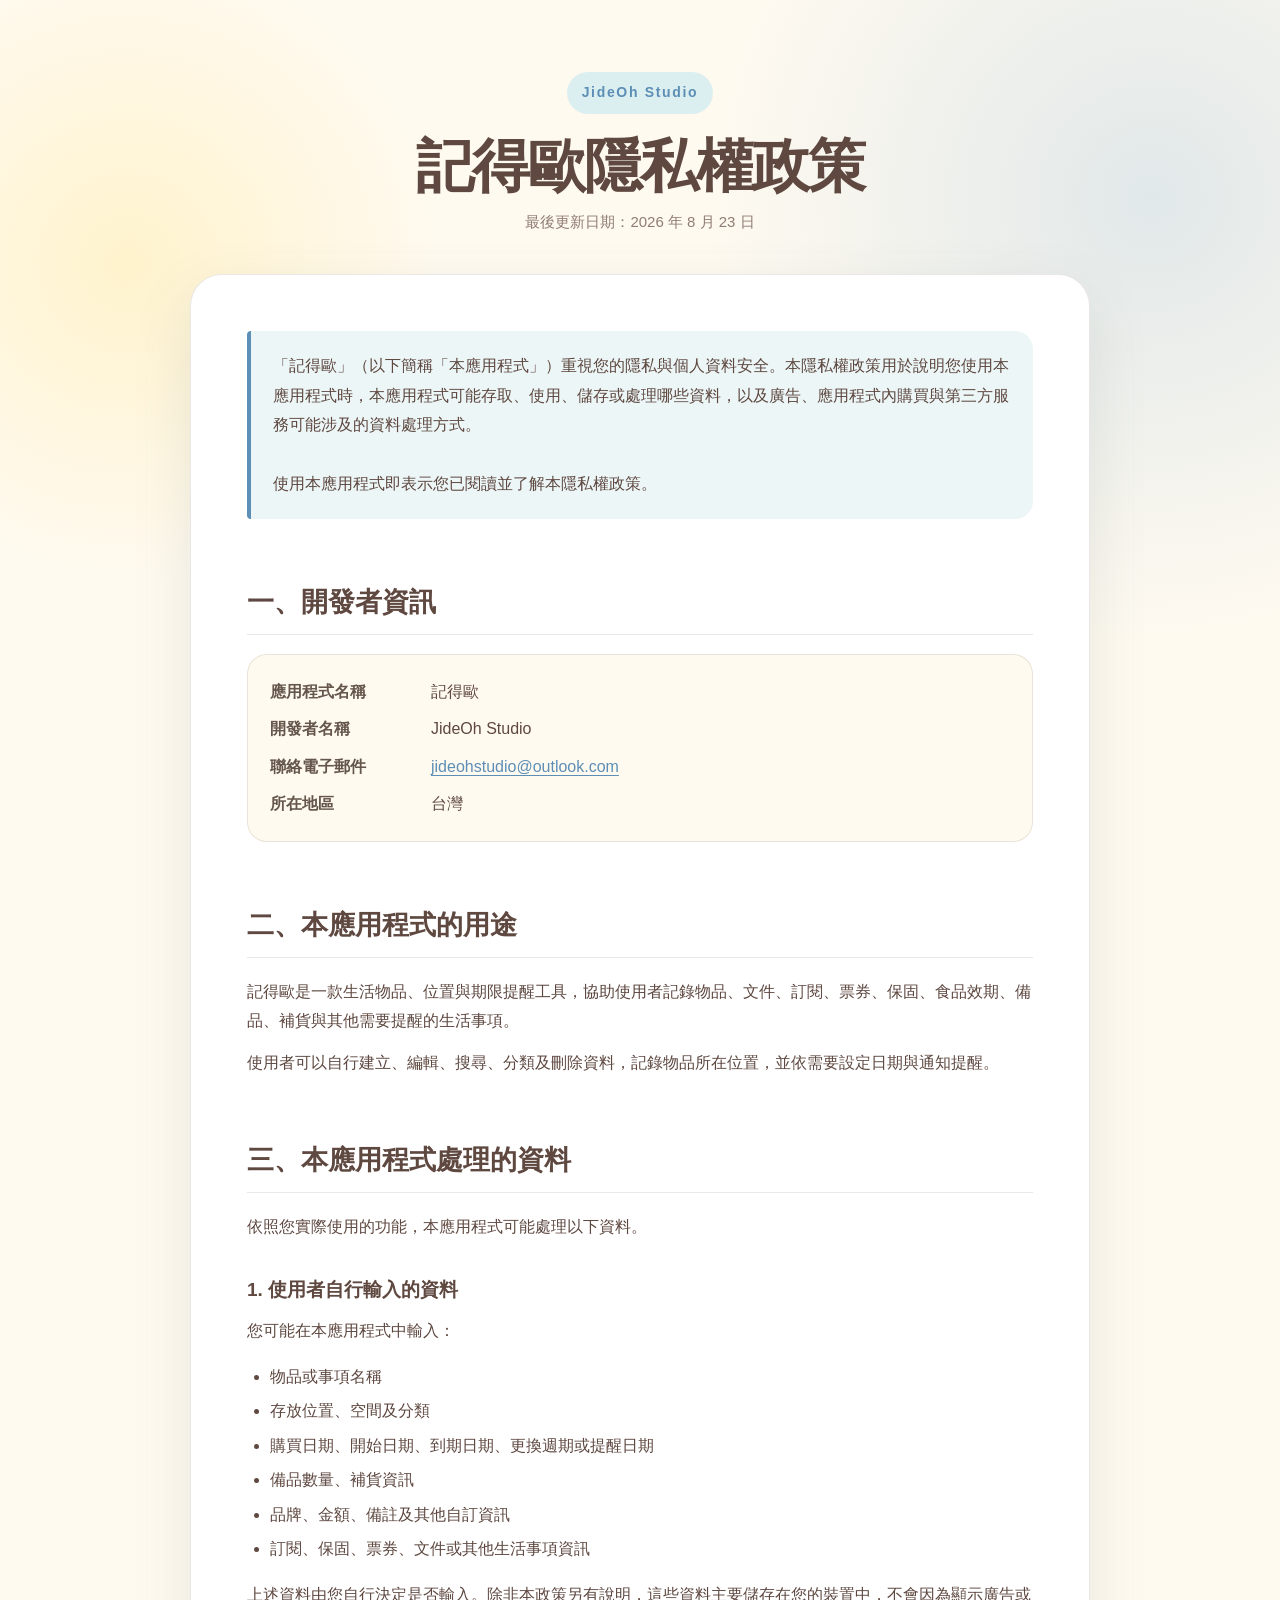
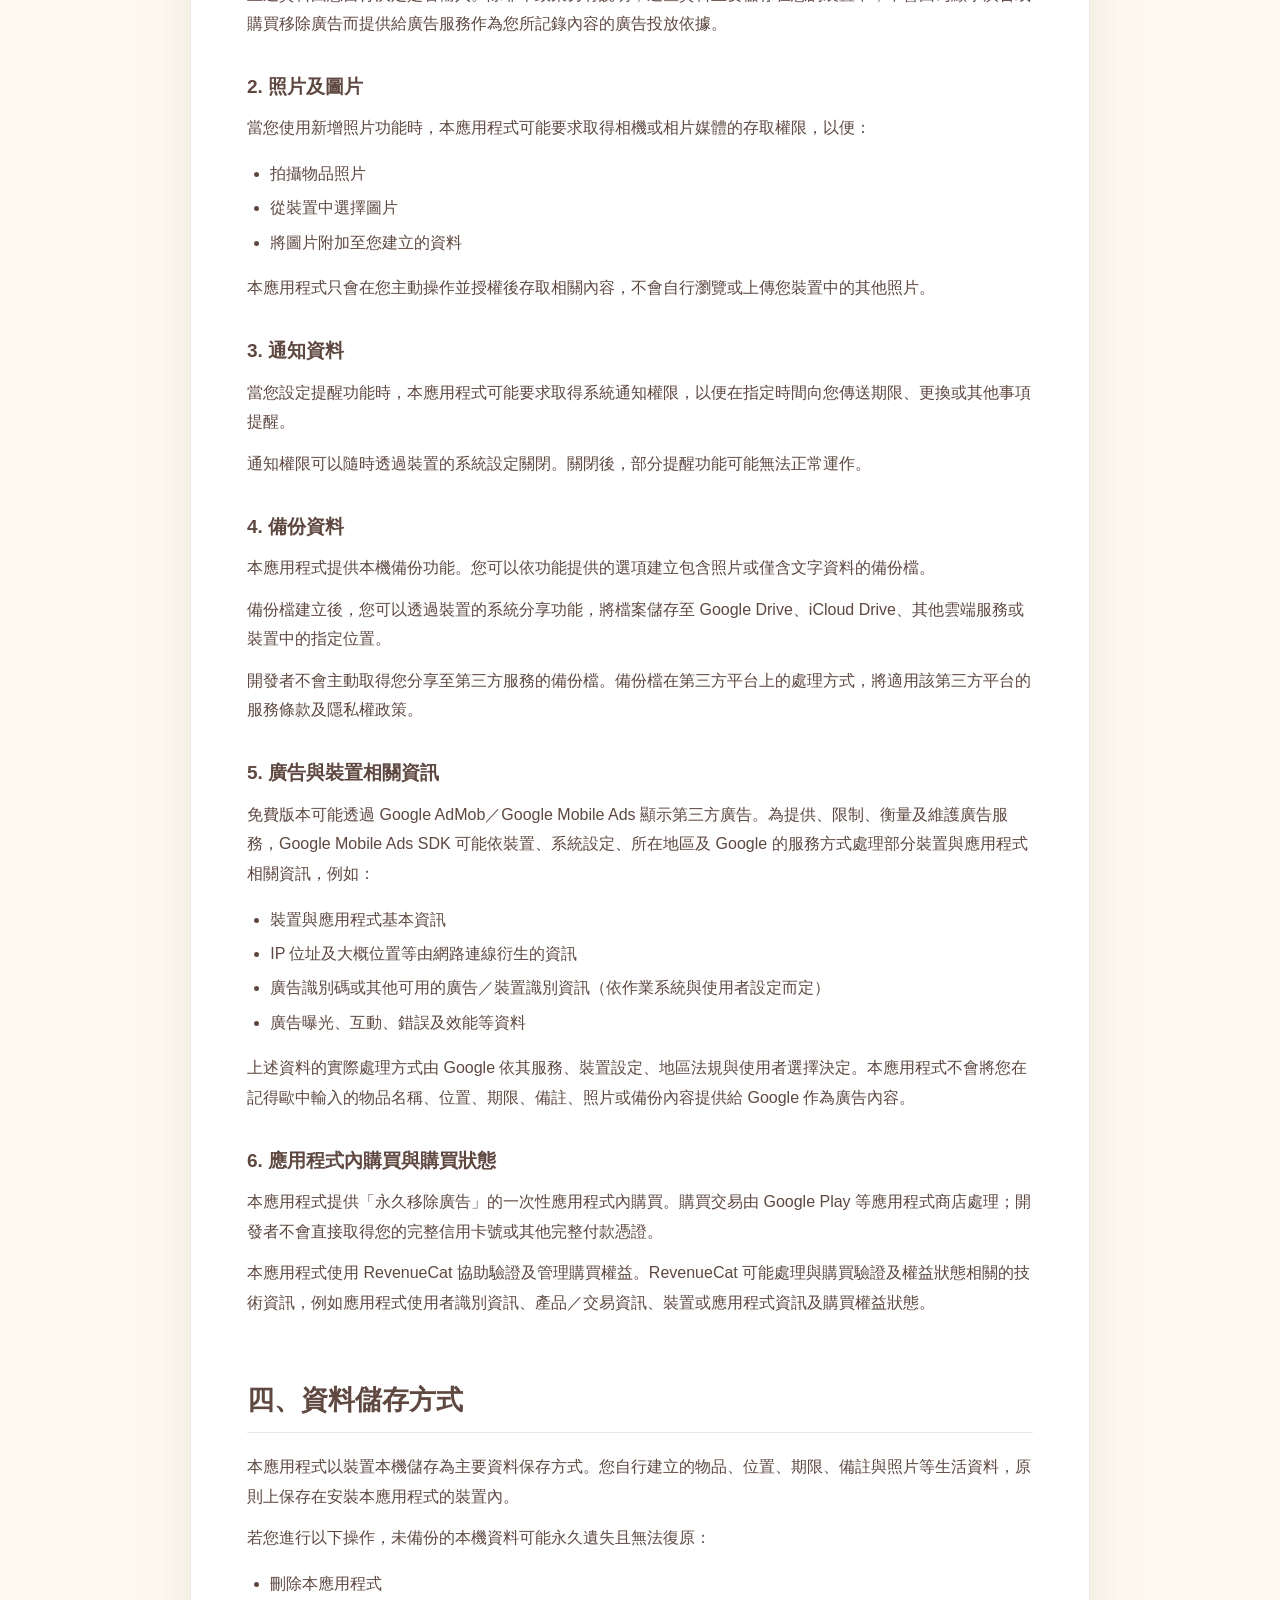
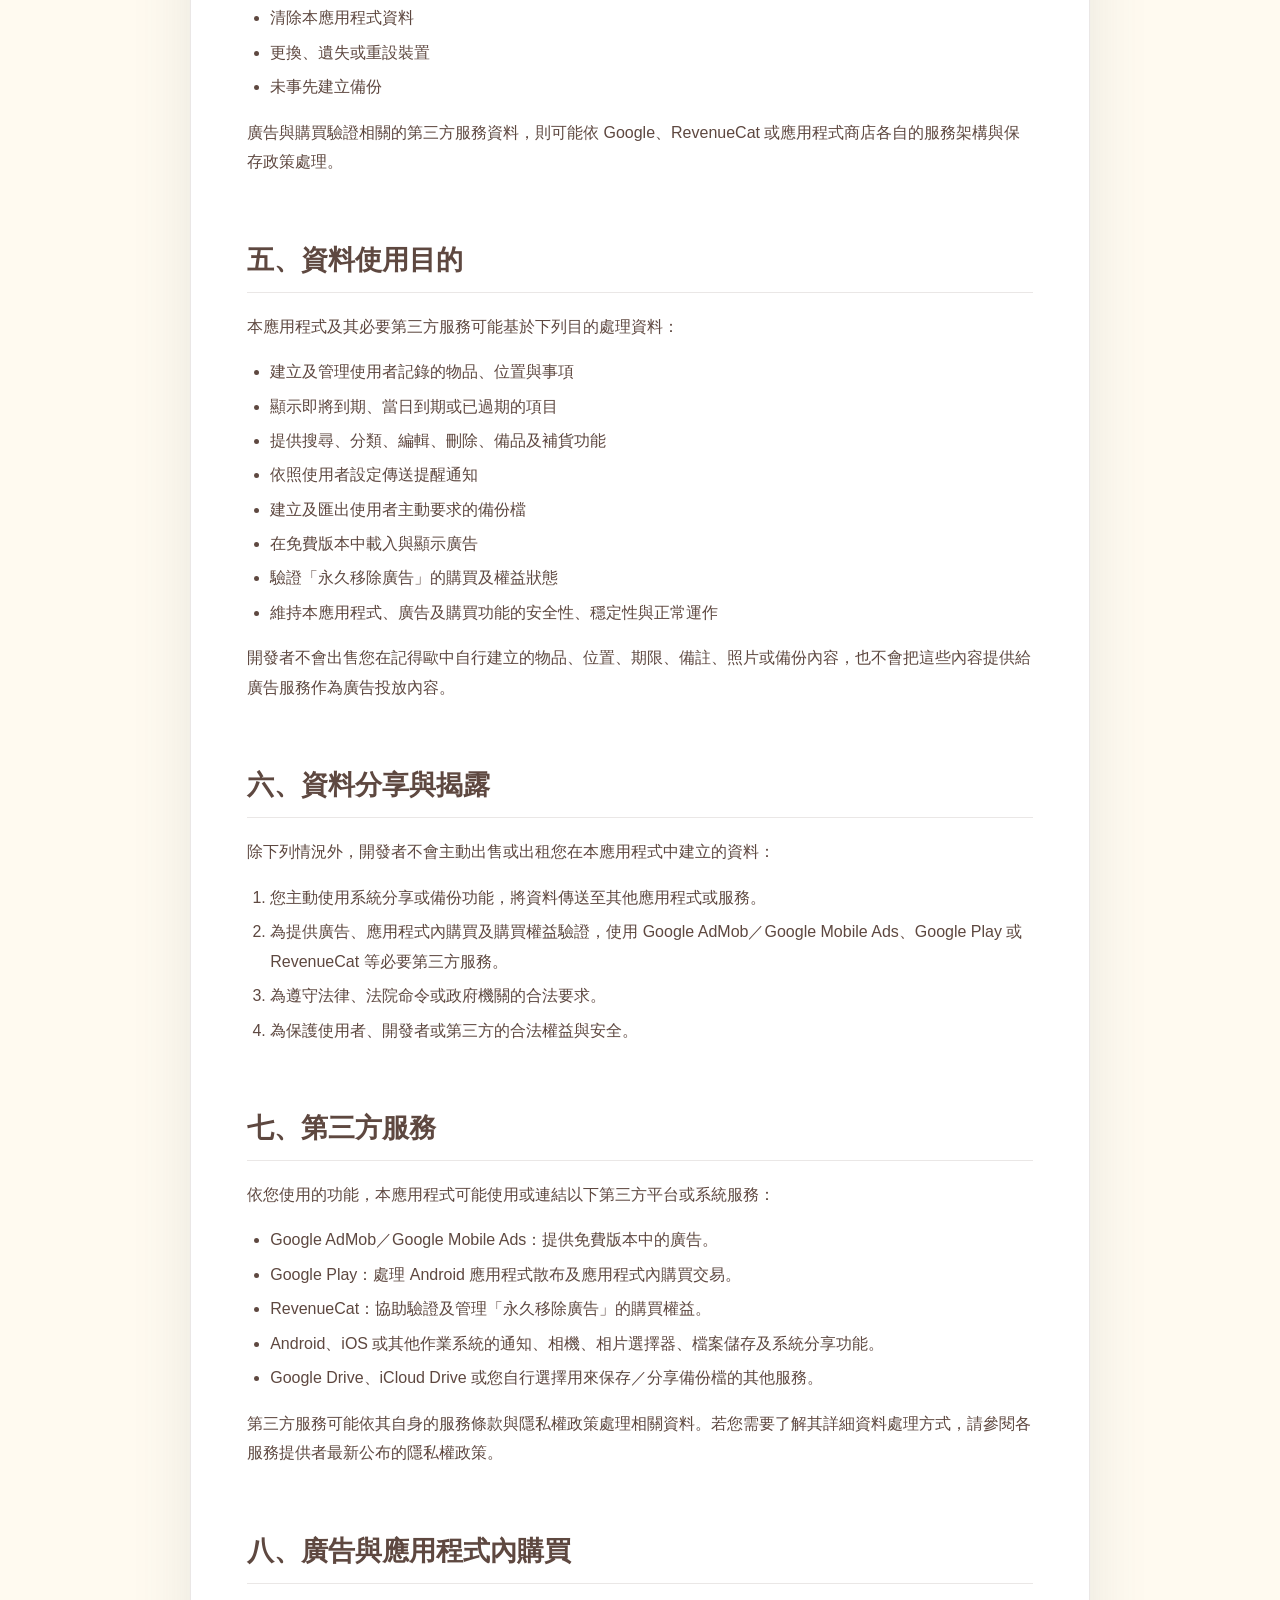
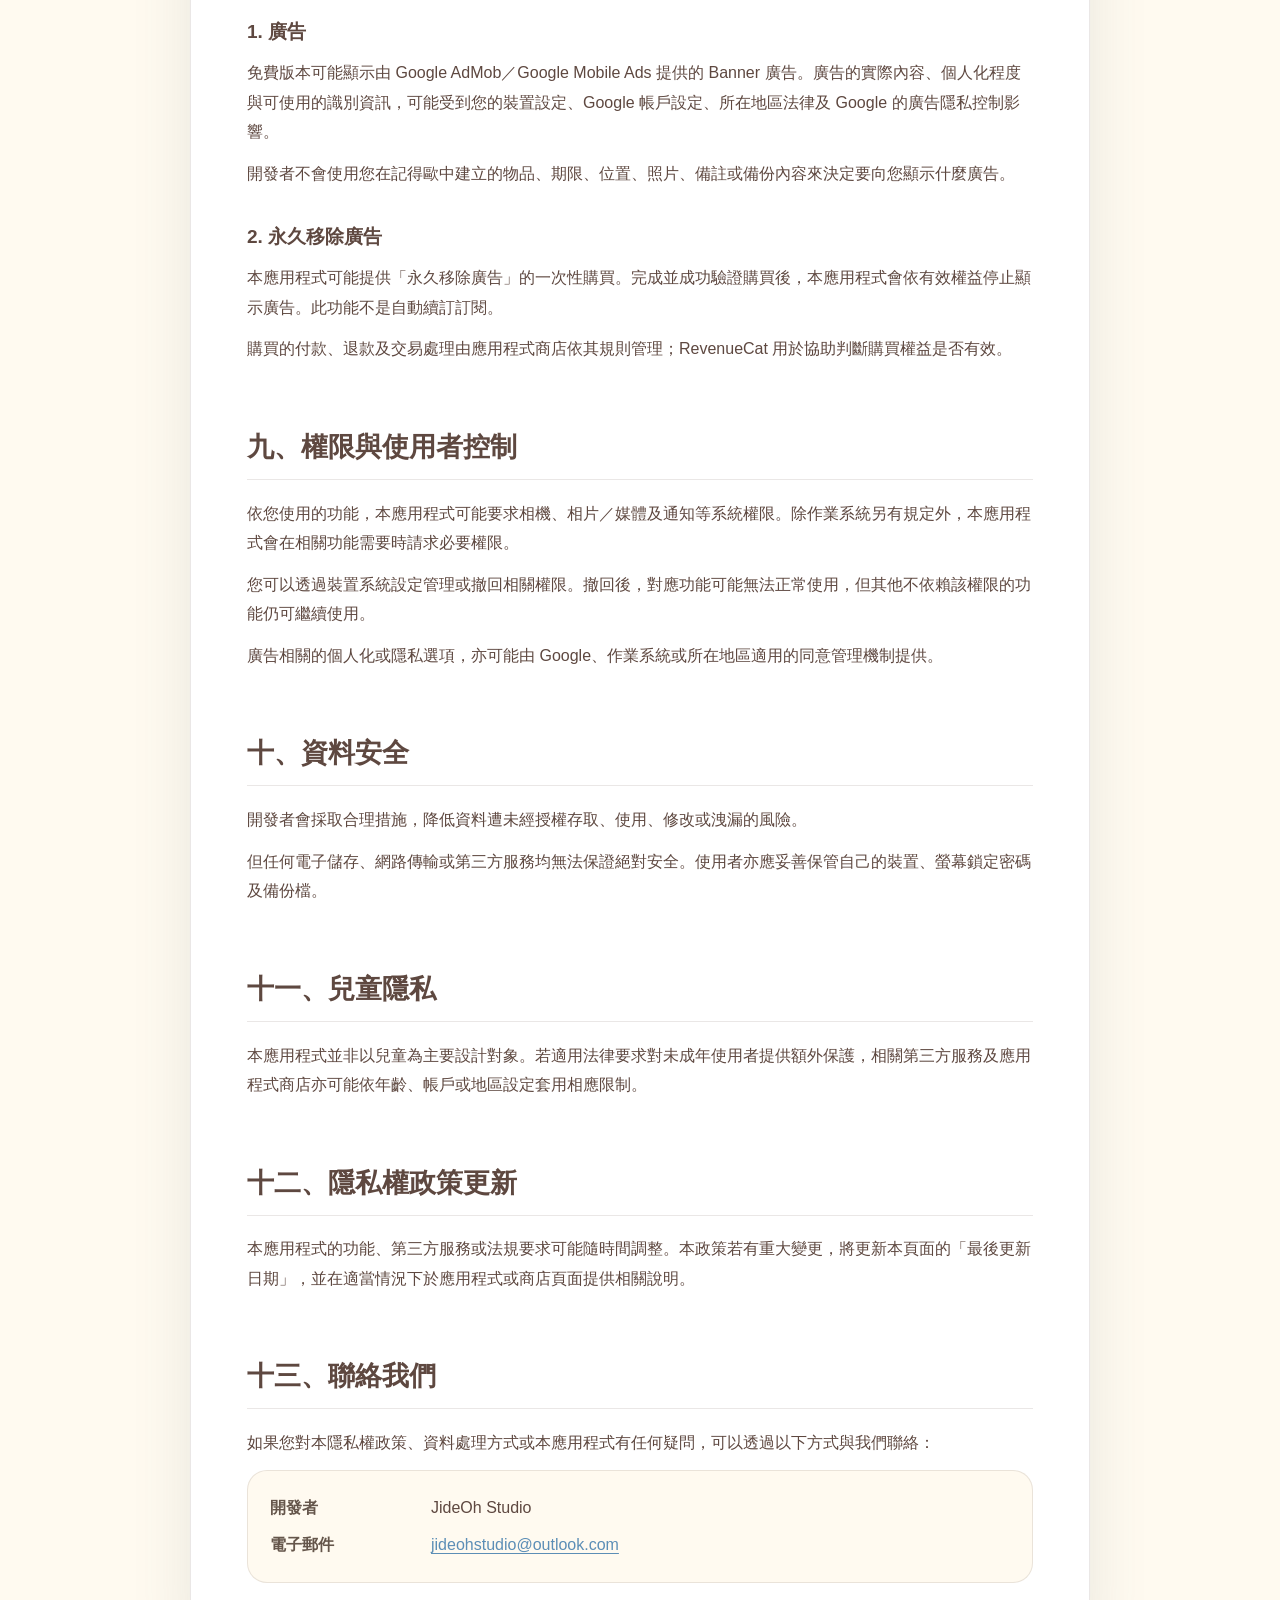
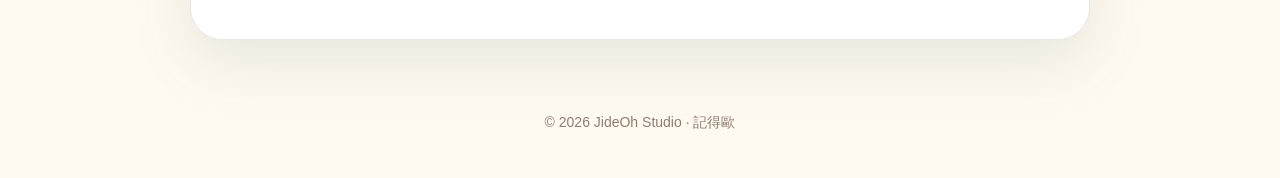
==== privacy/index.html @ 7747f537 "Add branded privacy policy page" ====
<!doctype html>
<html lang="zh-Hant">
<head>
  <meta charset="utf-8">
  <meta name="viewport" content="width=device-width, initial-scale=1, viewport-fit=cover">
  <meta name="description" content="記得歐 App 隱私權政策">
  <meta name="theme-color" content="#dceff0">
  <title>記得歐｜隱私權政策</title>
  <style>
    :root {
      --bg: #fffaf0;
      --paper: #ffffff;
      --text: #5e4840;
      --muted: #8f7c74;
      --accent: #5c8eb6;
      --sky: #dceff0;
      --line: rgba(94, 72, 64, .13);
      --shadow: 0 22px 60px rgba(74, 98, 101, .13);
    }
    * { box-sizing: border-box; }
    html { scroll-behavior: smooth; }
    body {
      margin: 0;
      font-family: -apple-system, BlinkMacSystemFont, "Segoe UI", "Noto Sans TC", "PingFang TC", "Microsoft JhengHei", sans-serif;
      color: var(--text);
      background:
        radial-gradient(circle at 10% 4%, rgba(255,210,45,.18), transparent 20rem),
        radial-gradient(circle at 90% 3%, rgba(130,175,211,.24), transparent 28rem),
        var(--bg);
      line-height: 1.85;
      -webkit-font-smoothing: antialiased;
    }
    .hero { padding: 72px 20px 38px; text-align: center; }
    .badge { display: inline-flex; align-items: center; padding: 8px 15px; border-radius: 999px; background: var(--sky); color: var(--accent); font-size: 14px; font-weight: 900; letter-spacing: .12em; }
    h1 { margin: 18px 0 8px; font-size: clamp(36px, 6vw, 58px); line-height: 1.18; letter-spacing: -.035em; }
    .updated { margin: 0; color: var(--muted); font-size: 15px; }
    main { width: min(900px, calc(100% - 32px)); margin: 0 auto 70px; padding: clamp(26px, 5vw, 56px); background: var(--paper); border: 1px solid var(--line); border-radius: 32px; box-shadow: var(--shadow); }
    .intro { margin-top: 0; padding: 20px 22px; border-left: 4px solid var(--accent); border-radius: 4px 18px 18px 4px; background: rgba(220,239,240,.55); }
    h2 { margin: 2.4em 0 .7em; padding-bottom: .45em; border-bottom: 1px solid var(--line); font-size: clamp(21px, 3.5vw, 27px); line-height: 1.4; }
    h3 { margin: 1.8em 0 .45em; font-size: 19px; line-height: 1.5; }
    p { margin: .75em 0; }
    ul, ol { padding-left: 1.45em; }
    li { margin: .3em 0; }
    a { color: var(--accent); text-decoration-thickness: 1px; text-underline-offset: 3px; overflow-wrap: anywhere; }
    .info { display: grid; grid-template-columns: 145px 1fr; gap: 8px 16px; padding: 22px; border: 1px solid var(--line); border-radius: 20px; background: #fffaf0; }
    .info strong { color: #65564b; }
    footer { padding: 0 20px 42px; text-align: center; color: var(--muted); font-size: 14px; }
    @media (max-width: 640px) {
      .hero { padding-top: 44px; }
      main { width: min(100% - 20px, 900px); padding: 24px 20px 34px; border-radius: 22px; }
      .info { grid-template-columns: 1fr; gap: 2px; }
      .info strong:not(:first-child) { margin-top: 8px; }
      h2 { margin-top: 2em; }
    }
    @media print {
      body { background: #fff; }
      .hero { padding: 24px 0; }
      main { width: 100%; margin: 0; padding: 0; border: 0; box-shadow: none; }
      footer { padding-top: 28px; }
    }
  </style>
</head>
<body>
  <header class="hero">
    <span class="badge">JideOh Studio</span>
    <h1>記得歐隱私權政策</h1>
    <p class="updated">最後更新日期：2026 年 8 月 23 日</p>
  </header>

  <main>
    <p class="intro">「記得歐」（以下簡稱「本應用程式」）重視您的隱私與個人資料安全。本隱私權政策用於說明您使用本應用程式時，本應用程式可能存取、使用、儲存或處理哪些資料，以及廣告、應用程式內購買與第三方服務可能涉及的資料處理方式。<br><br>使用本應用程式即表示您已閱讀並了解本隱私權政策。</p>

    <h2>一、開發者資訊</h2>
    <div class="info">
      <strong>應用程式名稱</strong><span>記得歐</span>
      <strong>開發者名稱</strong><span>JideOh Studio</span>
      <strong>聯絡電子郵件</strong><span><a href="mailto:jideohstudio@outlook.com">jideohstudio@outlook.com</a></span>
      <strong>所在地區</strong><span>台灣</span>
    </div>

    <h2>二、本應用程式的用途</h2>
    <p>記得歐是一款生活物品、位置與期限提醒工具，協助使用者記錄物品、文件、訂閱、票券、保固、食品效期、備品、補貨與其他需要提醒的生活事項。</p>
    <p>使用者可以自行建立、編輯、搜尋、分類及刪除資料，記錄物品所在位置，並依需要設定日期與通知提醒。</p>

    <h2>三、本應用程式處理的資料</h2>
    <p>依照您實際使用的功能，本應用程式可能處理以下資料。</p>

    <h3>1. 使用者自行輸入的資料</h3>
    <p>您可能在本應用程式中輸入：</p>
    <ul>
      <li>物品或事項名稱</li>
      <li>存放位置、空間及分類</li>
      <li>購買日期、開始日期、到期日期、更換週期或提醒日期</li>
      <li>備品數量、補貨資訊</li>
      <li>品牌、金額、備註及其他自訂資訊</li>
      <li>訂閱、保固、票券、文件或其他生活事項資訊</li>
    </ul>
    <p>上述資料由您自行決定是否輸入。除非本政策另有說明，這些資料主要儲存在您的裝置中，不會因為顯示廣告或購買移除廣告而提供給廣告服務作為您所記錄內容的廣告投放依據。</p>

    <h3>2. 照片及圖片</h3>
    <p>當您使用新增照片功能時，本應用程式可能要求取得相機或相片媒體的存取權限，以便：</p>
    <ul>
      <li>拍攝物品照片</li>
      <li>從裝置中選擇圖片</li>
      <li>將圖片附加至您建立的資料</li>
    </ul>
    <p>本應用程式只會在您主動操作並授權後存取相關內容，不會自行瀏覽或上傳您裝置中的其他照片。</p>

    <h3>3. 通知資料</h3>
    <p>當您設定提醒功能時，本應用程式可能要求取得系統通知權限，以便在指定時間向您傳送期限、更換或其他事項提醒。</p>
    <p>通知權限可以隨時透過裝置的系統設定關閉。關閉後，部分提醒功能可能無法正常運作。</p>

    <h3>4. 備份資料</h3>
    <p>本應用程式提供本機備份功能。您可以依功能提供的選項建立包含照片或僅含文字資料的備份檔。</p>
    <p>備份檔建立後，您可以透過裝置的系統分享功能，將檔案儲存至 Google Drive、iCloud Drive、其他雲端服務或裝置中的指定位置。</p>
    <p>開發者不會主動取得您分享至第三方服務的備份檔。備份檔在第三方平台上的處理方式，將適用該第三方平台的服務條款及隱私權政策。</p>

    <h3>5. 廣告與裝置相關資訊</h3>
    <p>免費版本可能透過 Google AdMob／Google Mobile Ads 顯示第三方廣告。為提供、限制、衡量及維護廣告服務，Google Mobile Ads SDK 可能依裝置、系統設定、所在地區及 Google 的服務方式處理部分裝置與應用程式相關資訊，例如：</p>
    <ul>
      <li>裝置與應用程式基本資訊</li>
      <li>IP 位址及大概位置等由網路連線衍生的資訊</li>
      <li>廣告識別碼或其他可用的廣告／裝置識別資訊（依作業系統與使用者設定而定）</li>
      <li>廣告曝光、互動、錯誤及效能等資料</li>
    </ul>
    <p>上述資料的實際處理方式由 Google 依其服務、裝置設定、地區法規與使用者選擇決定。本應用程式不會將您在記得歐中輸入的物品名稱、位置、期限、備註、照片或備份內容提供給 Google 作為廣告內容。</p>

    <h3>6. 應用程式內購買與購買狀態</h3>
    <p>本應用程式提供「永久移除廣告」的一次性應用程式內購買。購買交易由 Google Play 等應用程式商店處理；開發者不會直接取得您的完整信用卡號或其他完整付款憑證。</p>
    <p>本應用程式使用 RevenueCat 協助驗證及管理購買權益。RevenueCat 可能處理與購買驗證及權益狀態相關的技術資訊，例如應用程式使用者識別資訊、產品／交易資訊、裝置或應用程式資訊及購買權益狀態。</p>

    <h2>四、資料儲存方式</h2>
    <p>本應用程式以裝置本機儲存為主要資料保存方式。您自行建立的物品、位置、期限、備註與照片等生活資料，原則上保存在安裝本應用程式的裝置內。</p>
    <p>若您進行以下操作，未備份的本機資料可能永久遺失且無法復原：</p>
    <ul>
      <li>刪除本應用程式</li>
      <li>清除本應用程式資料</li>
      <li>更換、遺失或重設裝置</li>
      <li>未事先建立備份</li>
    </ul>
    <p>廣告與購買驗證相關的第三方服務資料，則可能依 Google、RevenueCat 或應用程式商店各自的服務架構與保存政策處理。</p>

    <h2>五、資料使用目的</h2>
    <p>本應用程式及其必要第三方服務可能基於下列目的處理資料：</p>
    <ul>
      <li>建立及管理使用者記錄的物品、位置與事項</li>
      <li>顯示即將到期、當日到期或已過期的項目</li>
      <li>提供搜尋、分類、編輯、刪除、備品及補貨功能</li>
      <li>依照使用者設定傳送提醒通知</li>
      <li>建立及匯出使用者主動要求的備份檔</li>
      <li>在免費版本中載入與顯示廣告</li>
      <li>驗證「永久移除廣告」的購買及權益狀態</li>
      <li>維持本應用程式、廣告及購買功能的安全性、穩定性與正常運作</li>
    </ul>
    <p>開發者不會出售您在記得歐中自行建立的物品、位置、期限、備註、照片或備份內容，也不會把這些內容提供給廣告服務作為廣告投放內容。</p>

    <h2>六、資料分享與揭露</h2>
    <p>除下列情況外，開發者不會主動出售或出租您在本應用程式中建立的資料：</p>
    <ol>
      <li>您主動使用系統分享或備份功能，將資料傳送至其他應用程式或服務。</li>
      <li>為提供廣告、應用程式內購買及購買權益驗證，使用 Google AdMob／Google Mobile Ads、Google Play 或 RevenueCat 等必要第三方服務。</li>
      <li>為遵守法律、法院命令或政府機關的合法要求。</li>
      <li>為保護使用者、開發者或第三方的合法權益與安全。</li>
    </ol>

    <h2>七、第三方服務</h2>
    <p>依您使用的功能，本應用程式可能使用或連結以下第三方平台或系統服務：</p>
    <ul>
      <li>Google AdMob／Google Mobile Ads：提供免費版本中的廣告。</li>
      <li>Google Play：處理 Android 應用程式散布及應用程式內購買交易。</li>
      <li>RevenueCat：協助驗證及管理「永久移除廣告」的購買權益。</li>
      <li>Android、iOS 或其他作業系統的通知、相機、相片選擇器、檔案儲存及系統分享功能。</li>
      <li>Google Drive、iCloud Drive 或您自行選擇用來保存／分享備份檔的其他服務。</li>
    </ul>
    <p>第三方服務可能依其自身的服務條款與隱私權政策處理相關資料。若您需要了解其詳細資料處理方式，請參閱各服務提供者最新公布的隱私權政策。</p>

    <h2>八、廣告與應用程式內購買</h2>
    <h3>1. 廣告</h3>
    <p>免費版本可能顯示由 Google AdMob／Google Mobile Ads 提供的 Banner 廣告。廣告的實際內容、個人化程度與可使用的識別資訊，可能受到您的裝置設定、Google 帳戶設定、所在地區法律及 Google 的廣告隱私控制影響。</p>
    <p>開發者不會使用您在記得歐中建立的物品、期限、位置、照片、備註或備份內容來決定要向您顯示什麼廣告。</p>

    <h3>2. 永久移除廣告</h3>
    <p>本應用程式可能提供「永久移除廣告」的一次性購買。完成並成功驗證購買後，本應用程式會依有效權益停止顯示廣告。此功能不是自動續訂訂閱。</p>
    <p>購買的付款、退款及交易處理由應用程式商店依其規則管理；RevenueCat 用於協助判斷購買權益是否有效。</p>

    <h2>九、權限與使用者控制</h2>
    <p>依您使用的功能，本應用程式可能要求相機、相片／媒體及通知等系統權限。除作業系統另有規定外，本應用程式會在相關功能需要時請求必要權限。</p>
    <p>您可以透過裝置系統設定管理或撤回相關權限。撤回後，對應功能可能無法正常使用，但其他不依賴該權限的功能仍可繼續使用。</p>
    <p>廣告相關的個人化或隱私選項，亦可能由 Google、作業系統或所在地區適用的同意管理機制提供。</p>

    <h2>十、資料安全</h2>
    <p>開發者會採取合理措施，降低資料遭未經授權存取、使用、修改或洩漏的風險。</p>
    <p>但任何電子儲存、網路傳輸或第三方服務均無法保證絕對安全。使用者亦應妥善保管自己的裝置、螢幕鎖定密碼及備份檔。</p>

    <h2>十一、兒童隱私</h2>
    <p>本應用程式並非以兒童為主要設計對象。若適用法律要求對未成年使用者提供額外保護，相關第三方服務及應用程式商店亦可能依年齡、帳戶或地區設定套用相應限制。</p>

    <h2>十二、隱私權政策更新</h2>
    <p>本應用程式的功能、第三方服務或法規要求可能隨時間調整。本政策若有重大變更，將更新本頁面的「最後更新日期」，並在適當情況下於應用程式或商店頁面提供相關說明。</p>

    <h2>十三、聯絡我們</h2>
    <p>如果您對本隱私權政策、資料處理方式或本應用程式有任何疑問，可以透過以下方式與我們聯絡：</p>
    <div class="info">
      <strong>開發者</strong><span>JideOh Studio</span>
      <strong>電子郵件</strong><span><a href="mailto:jideohstudio@outlook.com">jideohstudio@outlook.com</a></span>
    </div>
  </main>

  <footer>© 2026 JideOh Studio · 記得歐</footer>
</body>
</html>
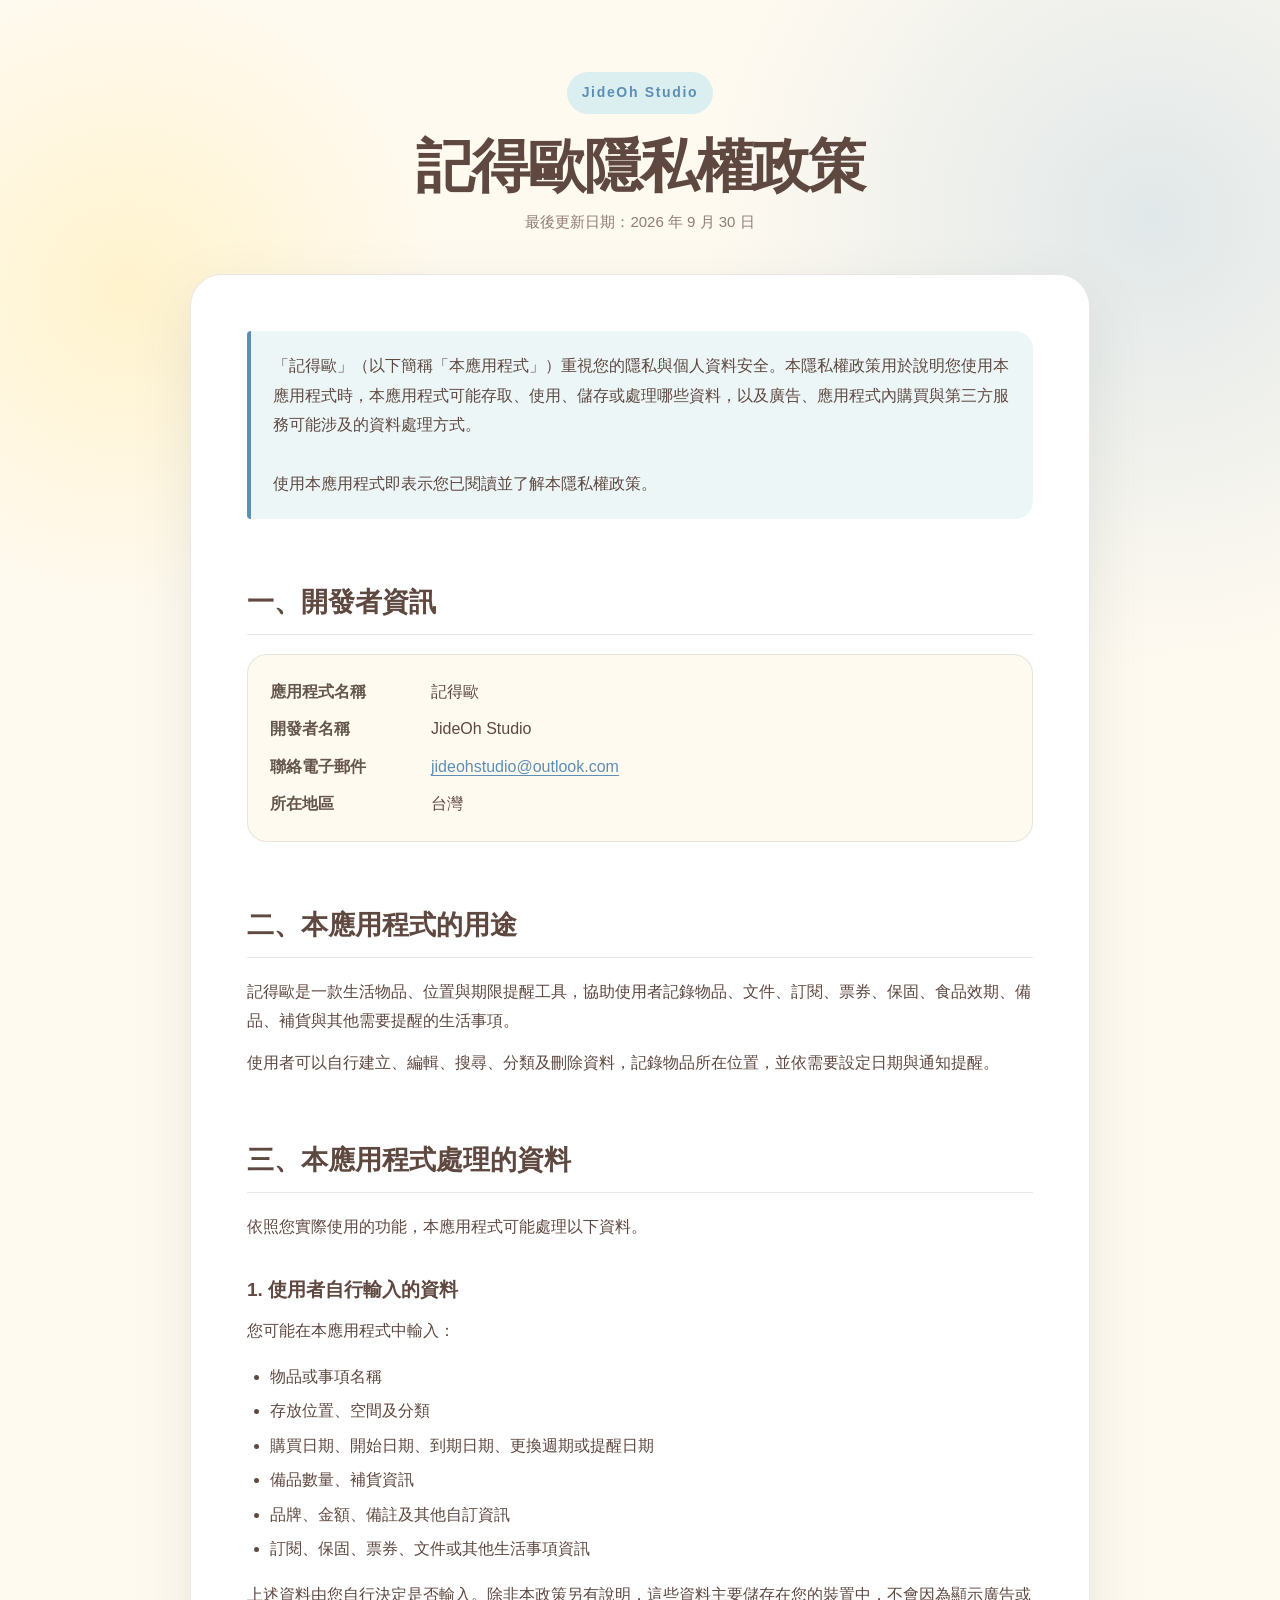
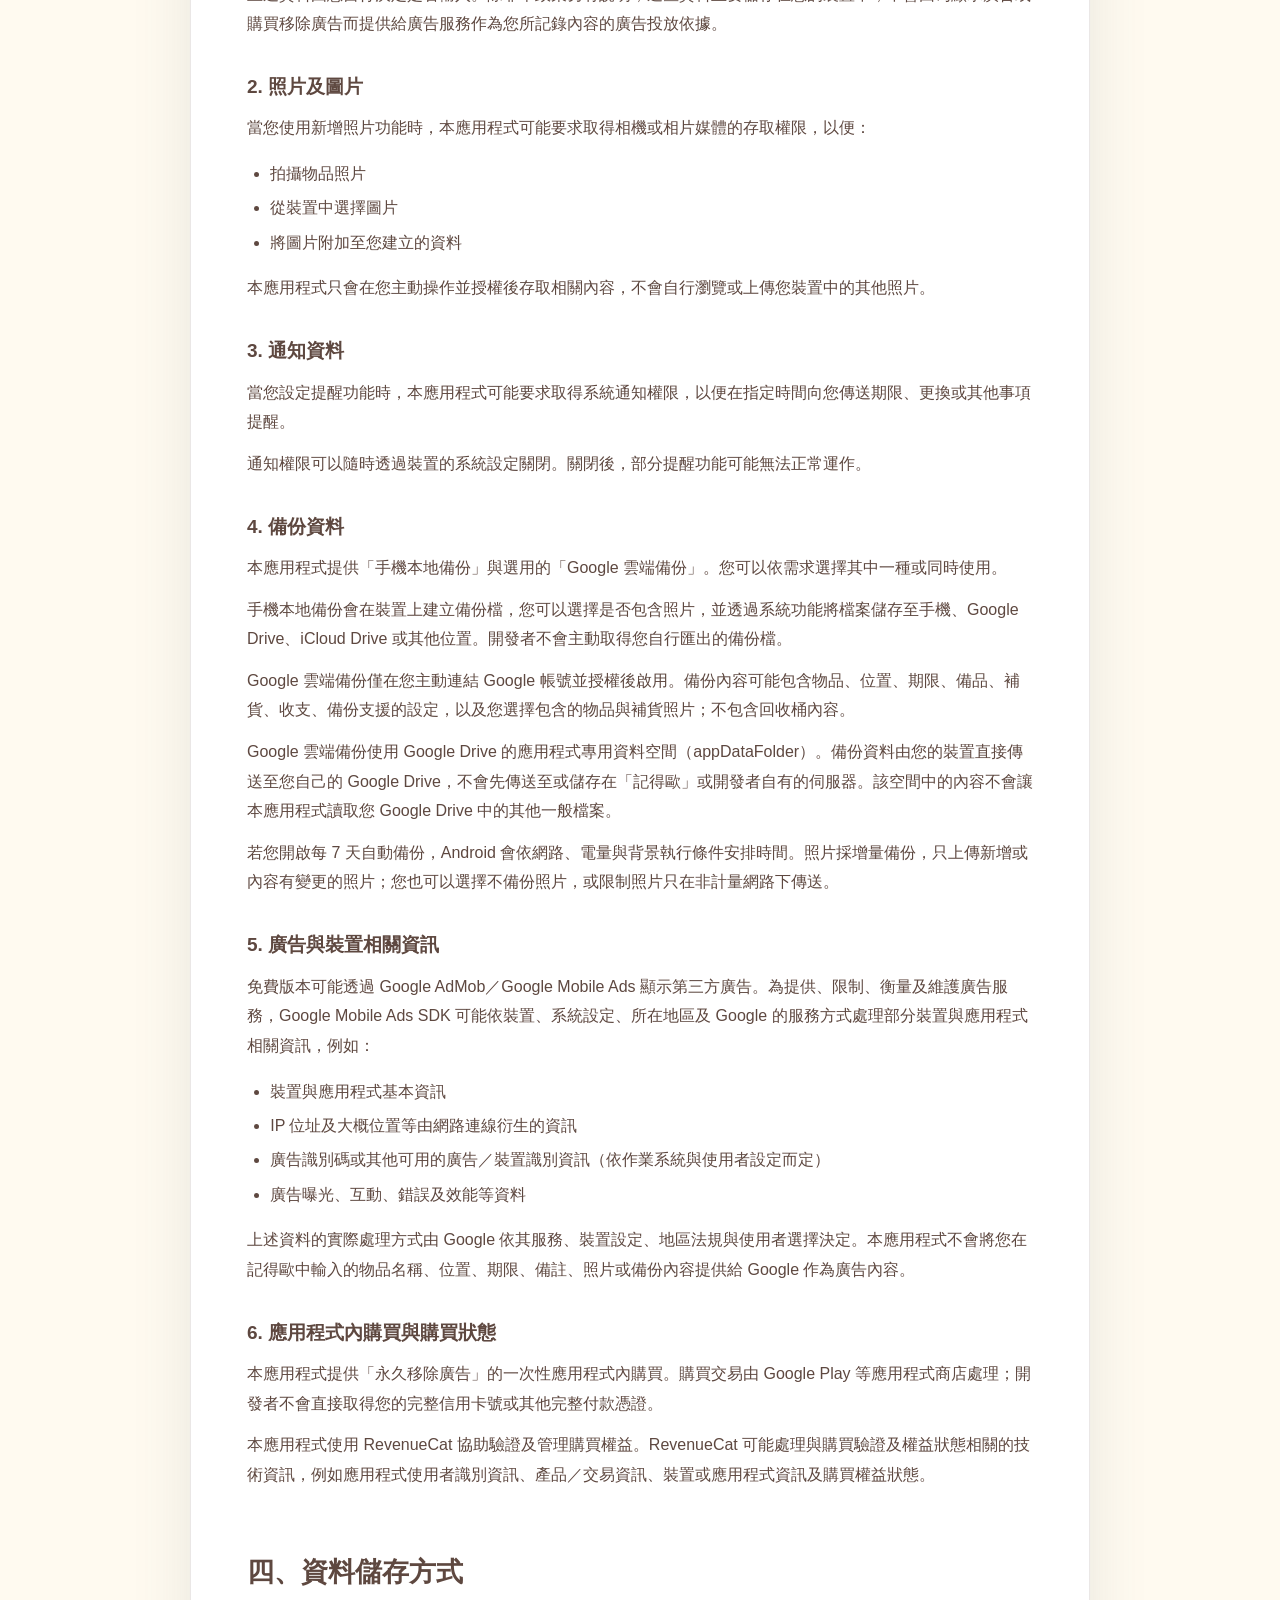
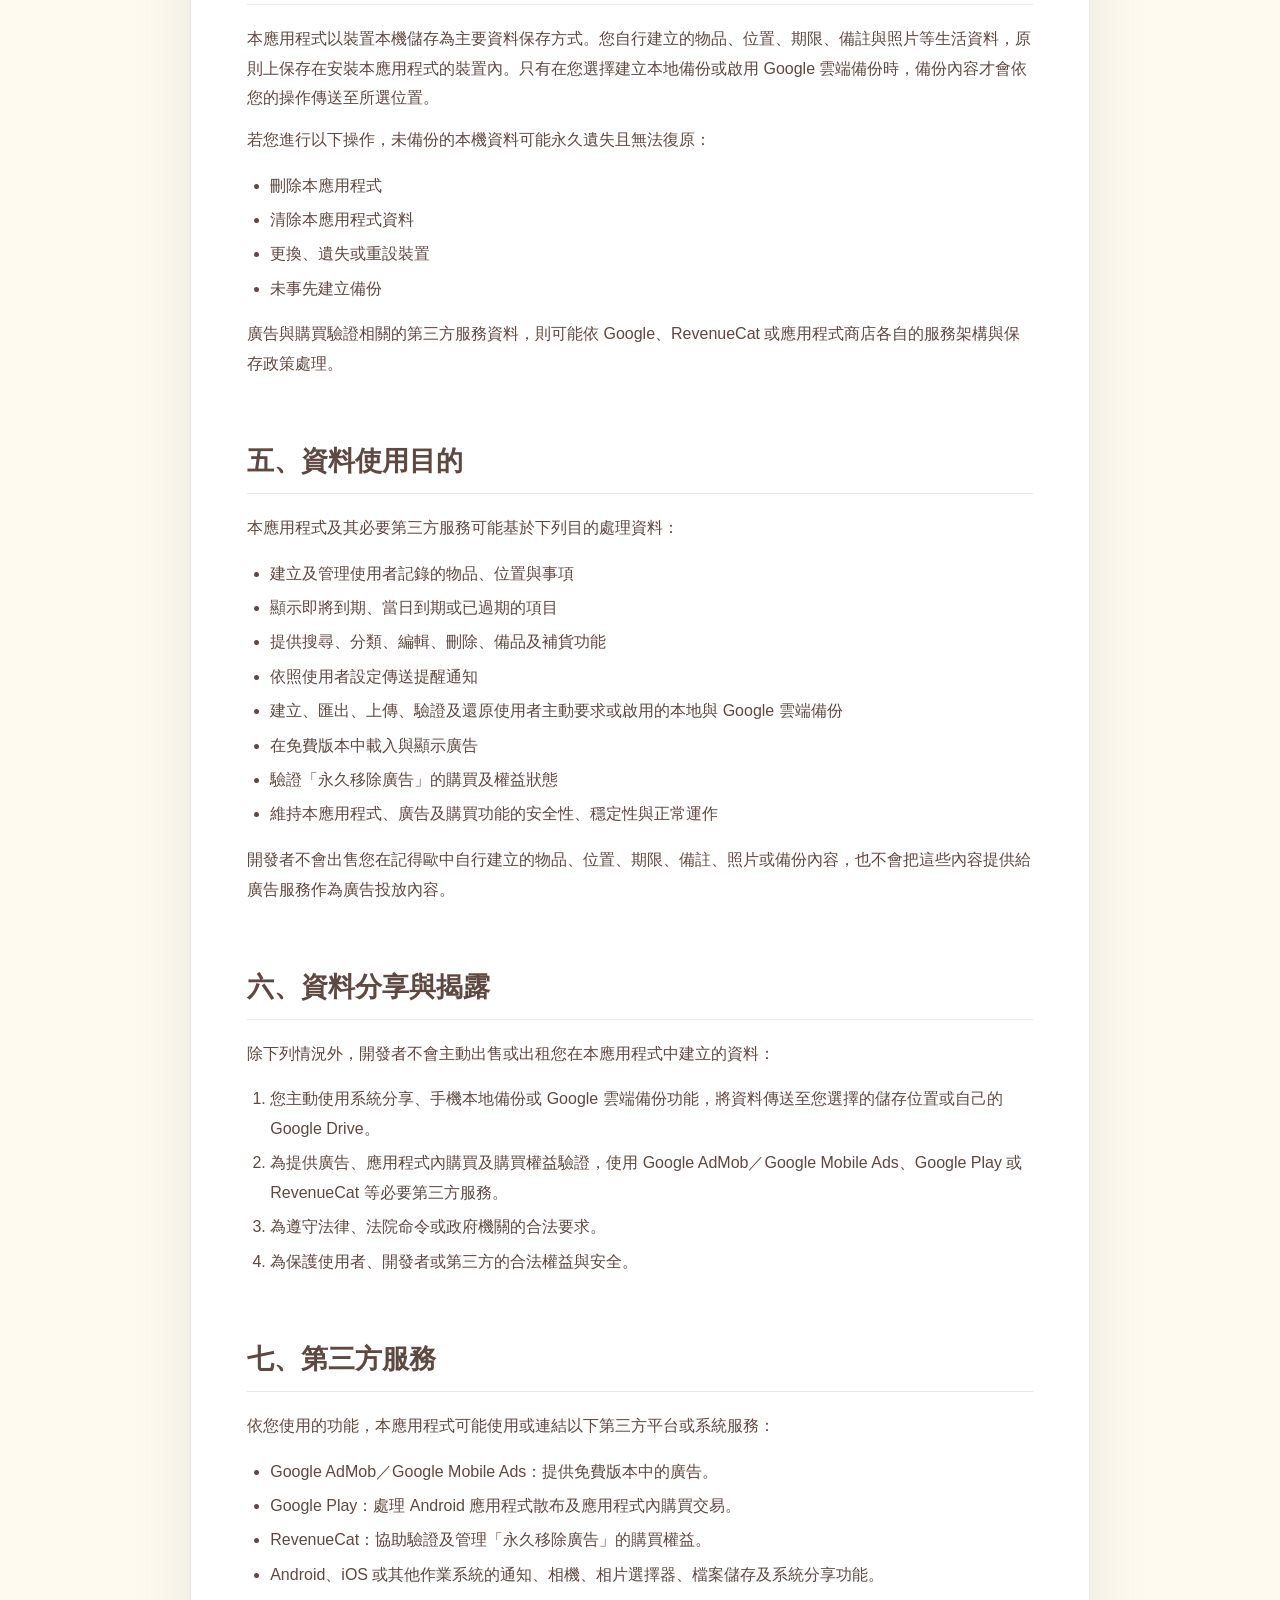
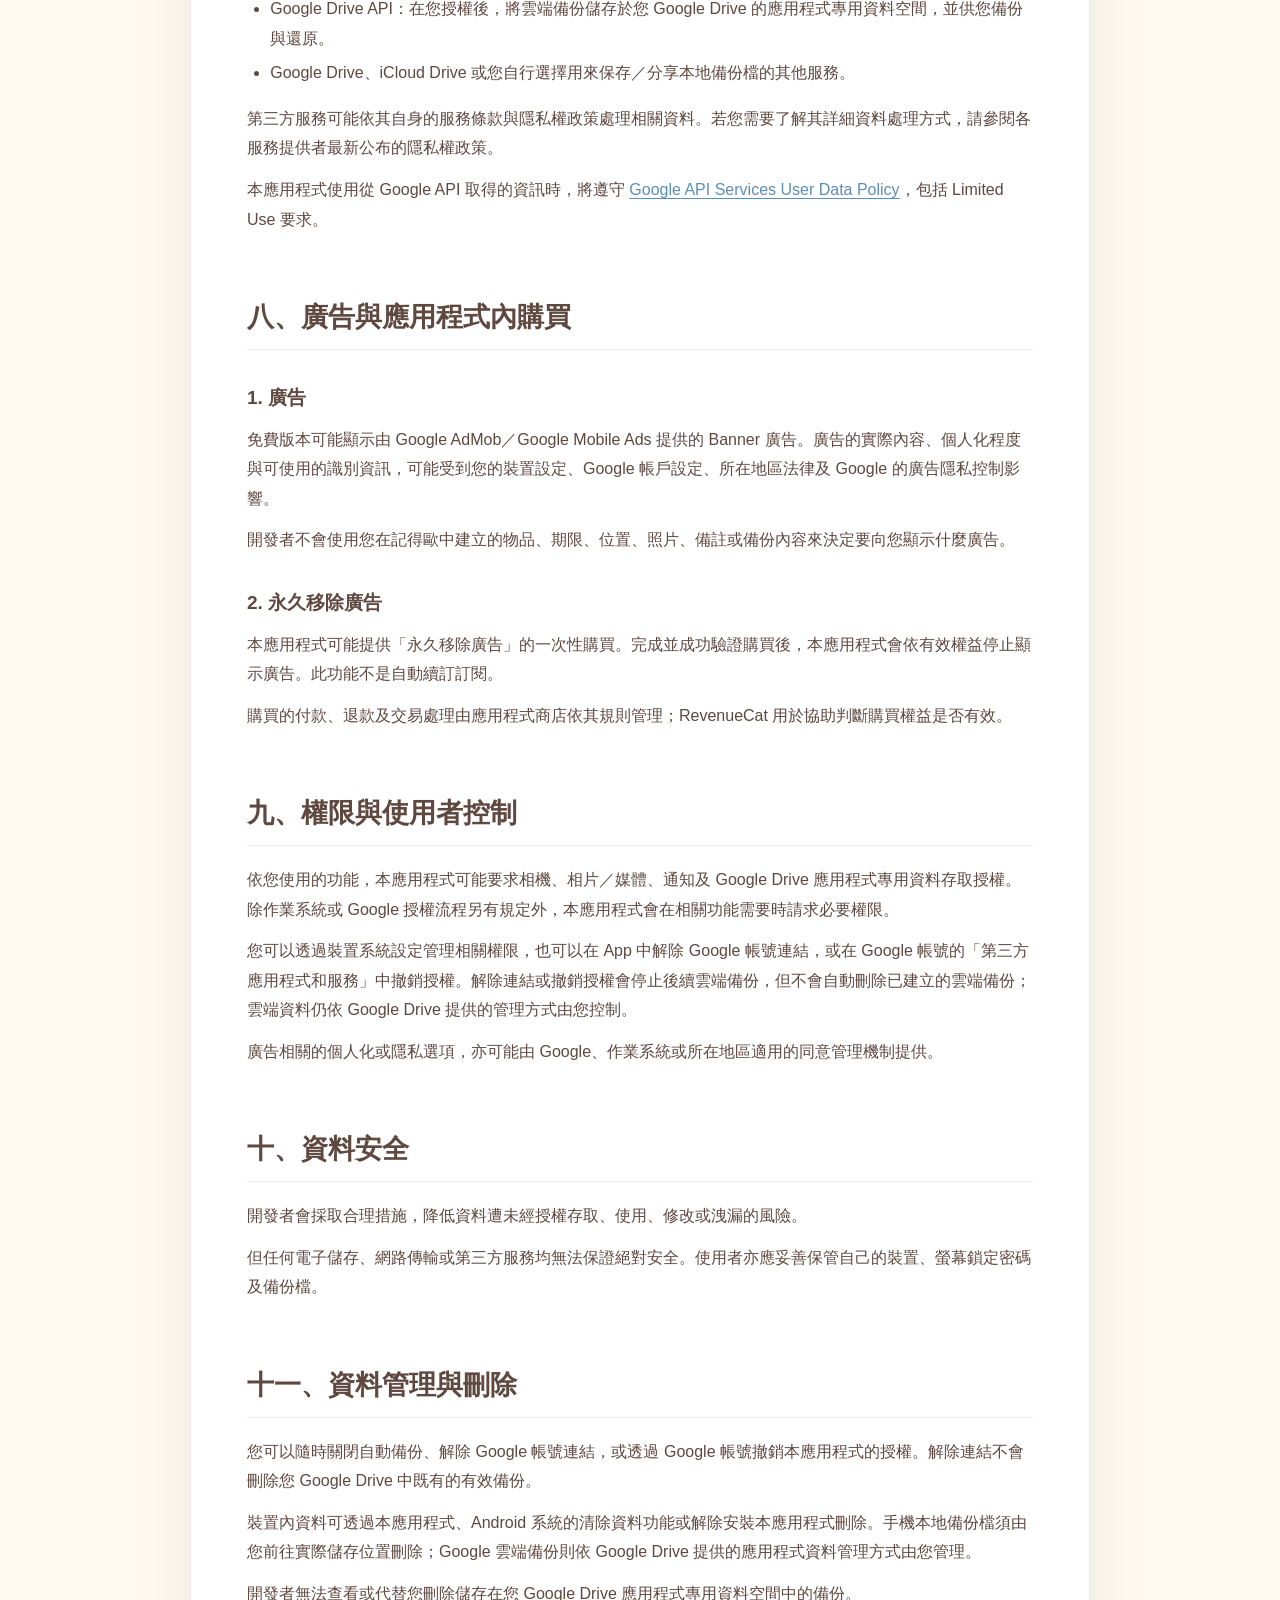
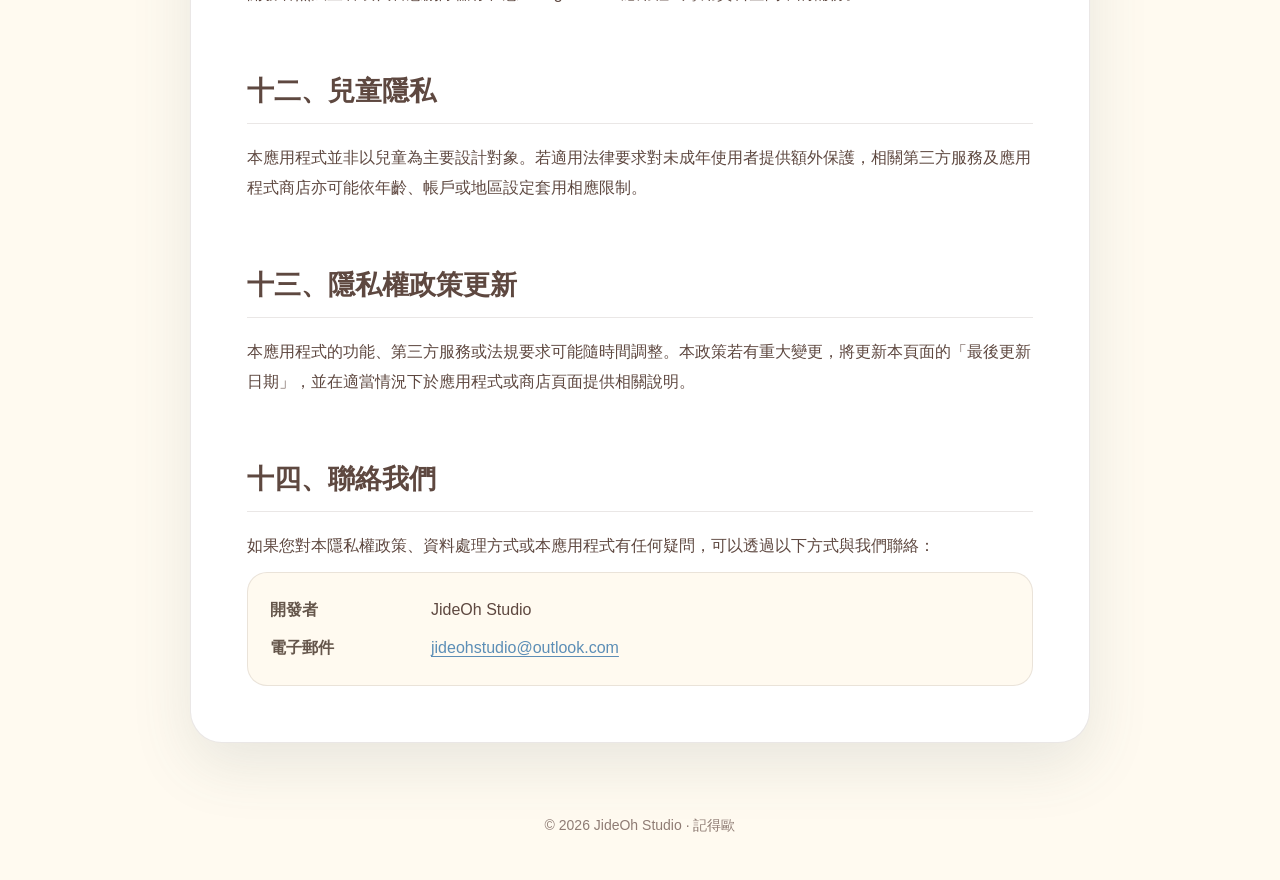
==== commit 9e4658af: "Update privacy policy for Google cloud backup" ====
--- a/privacy/index.html
+++ b/privacy/index.html
@@ -64,7 +64,7 @@
   <header class="hero">
     <span class="badge">JideOh Studio</span>
     <h1>記得歐隱私權政策</h1>
-    <p class="updated">最後更新日期：2026 年 8 月 23 日</p>
+    <p class="updated">最後更新日期：2026 年 9 月 30 日</p>
   </header>
 
   <main>
@@ -111,9 +111,11 @@
     <p>通知權限可以隨時透過裝置的系統設定關閉。關閉後，部分提醒功能可能無法正常運作。</p>
 
     <h3>4. 備份資料</h3>
-    <p>本應用程式提供本機備份功能。您可以依功能提供的選項建立包含照片或僅含文字資料的備份檔。</p>
-    <p>備份檔建立後，您可以透過裝置的系統分享功能，將檔案儲存至 Google Drive、iCloud Drive、其他雲端服務或裝置中的指定位置。</p>
-    <p>開發者不會主動取得您分享至第三方服務的備份檔。備份檔在第三方平台上的處理方式，將適用該第三方平台的服務條款及隱私權政策。</p>
+    <p>本應用程式提供「手機本地備份」與選用的「Google 雲端備份」。您可以依需求選擇其中一種或同時使用。</p>
+    <p>手機本地備份會在裝置上建立備份檔，您可以選擇是否包含照片，並透過系統功能將檔案儲存至手機、Google Drive、iCloud Drive 或其他位置。開發者不會主動取得您自行匯出的備份檔。</p>
+    <p>Google 雲端備份僅在您主動連結 Google 帳號並授權後啟用。備份內容可能包含物品、位置、期限、備品、補貨、收支、備份支援的設定，以及您選擇包含的物品與補貨照片；不包含回收桶內容。</p>
+    <p>Google 雲端備份使用 Google Drive 的應用程式專用資料空間（appDataFolder）。備份資料由您的裝置直接傳送至您自己的 Google Drive，不會先傳送至或儲存在「記得歐」或開發者自有的伺服器。該空間中的內容不會讓本應用程式讀取您 Google Drive 中的其他一般檔案。</p>
+    <p>若您開啟每 7 天自動備份，Android 會依網路、電量與背景執行條件安排時間。照片採增量備份，只上傳新增或內容有變更的照片；您也可以選擇不備份照片，或限制照片只在非計量網路下傳送。</p>
 
     <h3>5. 廣告與裝置相關資訊</h3>
     <p>免費版本可能透過 Google AdMob／Google Mobile Ads 顯示第三方廣告。為提供、限制、衡量及維護廣告服務，Google Mobile Ads SDK 可能依裝置、系統設定、所在地區及 Google 的服務方式處理部分裝置與應用程式相關資訊，例如：</p>
@@ -130,7 +132,7 @@
     <p>本應用程式使用 RevenueCat 協助驗證及管理購買權益。RevenueCat 可能處理與購買驗證及權益狀態相關的技術資訊，例如應用程式使用者識別資訊、產品／交易資訊、裝置或應用程式資訊及購買權益狀態。</p>
 
     <h2>四、資料儲存方式</h2>
-    <p>本應用程式以裝置本機儲存為主要資料保存方式。您自行建立的物品、位置、期限、備註與照片等生活資料，原則上保存在安裝本應用程式的裝置內。</p>
+    <p>本應用程式以裝置本機儲存為主要資料保存方式。您自行建立的物品、位置、期限、備註與照片等生活資料，原則上保存在安裝本應用程式的裝置內。只有在您選擇建立本地備份或啟用 Google 雲端備份時，備份內容才會依您的操作傳送至所選位置。</p>
     <p>若您進行以下操作，未備份的本機資料可能永久遺失且無法復原：</p>
     <ul>
       <li>刪除本應用程式</li>
@@ -147,7 +149,7 @@
       <li>顯示即將到期、當日到期或已過期的項目</li>
       <li>提供搜尋、分類、編輯、刪除、備品及補貨功能</li>
       <li>依照使用者設定傳送提醒通知</li>
-      <li>建立及匯出使用者主動要求的備份檔</li>
+      <li>建立、匯出、上傳、驗證及還原使用者主動要求或啟用的本地與 Google 雲端備份</li>
       <li>在免費版本中載入與顯示廣告</li>
       <li>驗證「永久移除廣告」的購買及權益狀態</li>
       <li>維持本應用程式、廣告及購買功能的安全性、穩定性與正常運作</li>
@@ -157,7 +159,7 @@
     <h2>六、資料分享與揭露</h2>
     <p>除下列情況外，開發者不會主動出售或出租您在本應用程式中建立的資料：</p>
     <ol>
-      <li>您主動使用系統分享或備份功能，將資料傳送至其他應用程式或服務。</li>
+      <li>您主動使用系統分享、手機本地備份或 Google 雲端備份功能，將資料傳送至您選擇的儲存位置或自己的 Google Drive。</li>
       <li>為提供廣告、應用程式內購買及購買權益驗證，使用 Google AdMob／Google Mobile Ads、Google Play 或 RevenueCat 等必要第三方服務。</li>
       <li>為遵守法律、法院命令或政府機關的合法要求。</li>
       <li>為保護使用者、開發者或第三方的合法權益與安全。</li>
@@ -170,9 +172,11 @@
       <li>Google Play：處理 Android 應用程式散布及應用程式內購買交易。</li>
       <li>RevenueCat：協助驗證及管理「永久移除廣告」的購買權益。</li>
       <li>Android、iOS 或其他作業系統的通知、相機、相片選擇器、檔案儲存及系統分享功能。</li>
-      <li>Google Drive、iCloud Drive 或您自行選擇用來保存／分享備份檔的其他服務。</li>
+      <li>Google Drive API：在您授權後，將雲端備份儲存於您 Google Drive 的應用程式專用資料空間，並供您備份與還原。</li>
+      <li>Google Drive、iCloud Drive 或您自行選擇用來保存／分享本地備份檔的其他服務。</li>
     </ul>
     <p>第三方服務可能依其自身的服務條款與隱私權政策處理相關資料。若您需要了解其詳細資料處理方式，請參閱各服務提供者最新公布的隱私權政策。</p>
+    <p>本應用程式使用從 Google API 取得的資訊時，將遵守 <a href="https://developers.google.com/terms/api-services-user-data-policy" target="_blank" rel="noopener noreferrer">Google API Services User Data Policy</a>，包括 Limited Use 要求。</p>
 
     <h2>八、廣告與應用程式內購買</h2>
     <h3>1. 廣告</h3>
@@ -184,21 +188,26 @@
     <p>購買的付款、退款及交易處理由應用程式商店依其規則管理；RevenueCat 用於協助判斷購買權益是否有效。</p>
 
     <h2>九、權限與使用者控制</h2>
-    <p>依您使用的功能，本應用程式可能要求相機、相片／媒體及通知等系統權限。除作業系統另有規定外，本應用程式會在相關功能需要時請求必要權限。</p>
-    <p>您可以透過裝置系統設定管理或撤回相關權限。撤回後，對應功能可能無法正常使用，但其他不依賴該權限的功能仍可繼續使用。</p>
+    <p>依您使用的功能，本應用程式可能要求相機、相片／媒體、通知及 Google Drive 應用程式專用資料存取授權。除作業系統或 Google 授權流程另有規定外，本應用程式會在相關功能需要時請求必要權限。</p>
+    <p>您可以透過裝置系統設定管理相關權限，也可以在 App 中解除 Google 帳號連結，或在 Google 帳號的「第三方應用程式和服務」中撤銷授權。解除連結或撤銷授權會停止後續雲端備份，但不會自動刪除已建立的雲端備份；雲端資料仍依 Google Drive 提供的管理方式由您控制。</p>
     <p>廣告相關的個人化或隱私選項，亦可能由 Google、作業系統或所在地區適用的同意管理機制提供。</p>
 
     <h2>十、資料安全</h2>
     <p>開發者會採取合理措施，降低資料遭未經授權存取、使用、修改或洩漏的風險。</p>
     <p>但任何電子儲存、網路傳輸或第三方服務均無法保證絕對安全。使用者亦應妥善保管自己的裝置、螢幕鎖定密碼及備份檔。</p>
 
-    <h2>十一、兒童隱私</h2>
+    <h2>十一、資料管理與刪除</h2>
+    <p>您可以隨時關閉自動備份、解除 Google 帳號連結，或透過 Google 帳號撤銷本應用程式的授權。解除連結不會刪除您 Google Drive 中既有的有效備份。</p>
+    <p>裝置內資料可透過本應用程式、Android 系統的清除資料功能或解除安裝本應用程式刪除。手機本地備份檔須由您前往實際儲存位置刪除；Google 雲端備份則依 Google Drive 提供的應用程式資料管理方式由您管理。</p>
+    <p>開發者無法查看或代替您刪除儲存在您 Google Drive 應用程式專用資料空間中的備份。</p>
+
+    <h2>十二、兒童隱私</h2>
     <p>本應用程式並非以兒童為主要設計對象。若適用法律要求對未成年使用者提供額外保護，相關第三方服務及應用程式商店亦可能依年齡、帳戶或地區設定套用相應限制。</p>
 
-    <h2>十二、隱私權政策更新</h2>
+    <h2>十三、隱私權政策更新</h2>
     <p>本應用程式的功能、第三方服務或法規要求可能隨時間調整。本政策若有重大變更，將更新本頁面的「最後更新日期」，並在適當情況下於應用程式或商店頁面提供相關說明。</p>
 
-    <h2>十三、聯絡我們</h2>
+    <h2>十四、聯絡我們</h2>
     <p>如果您對本隱私權政策、資料處理方式或本應用程式有任何疑問，可以透過以下方式與我們聯絡：</p>
     <div class="info">
       <strong>開發者</strong><span>JideOh Studio</span>
